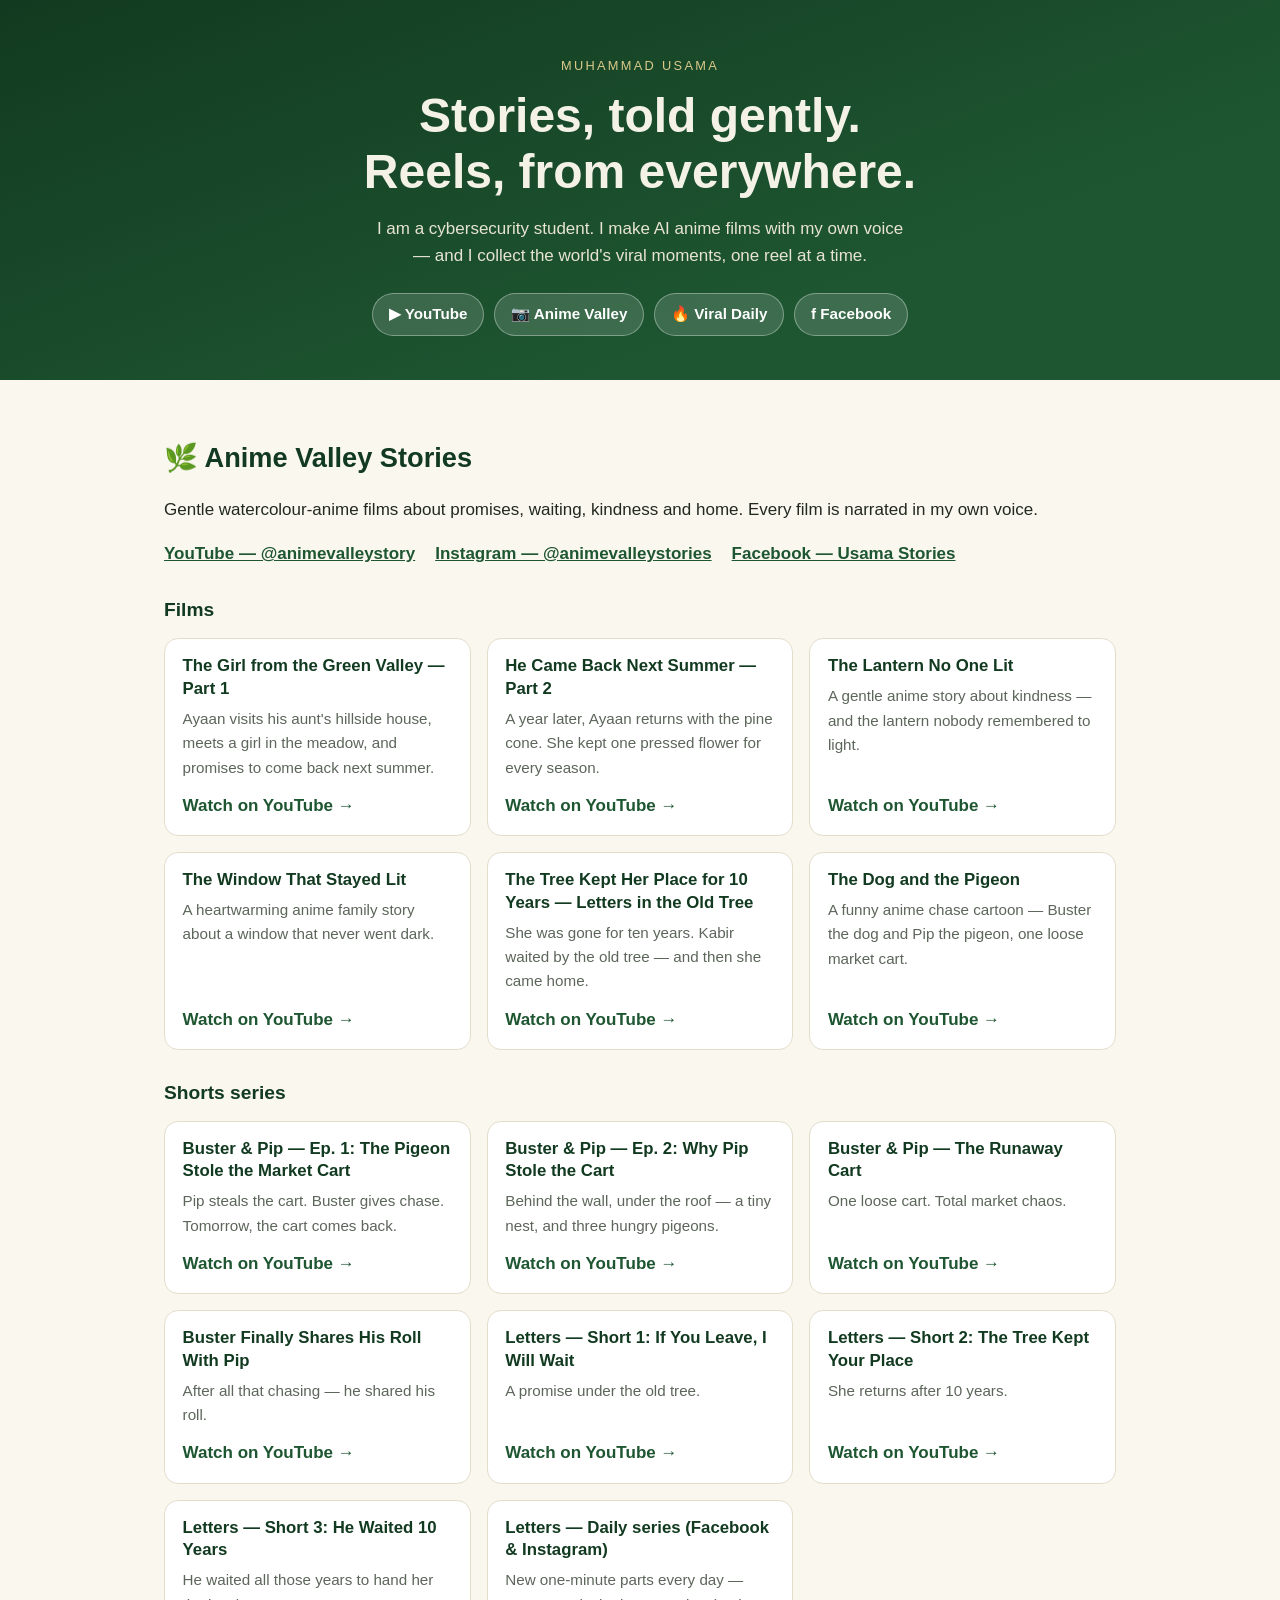
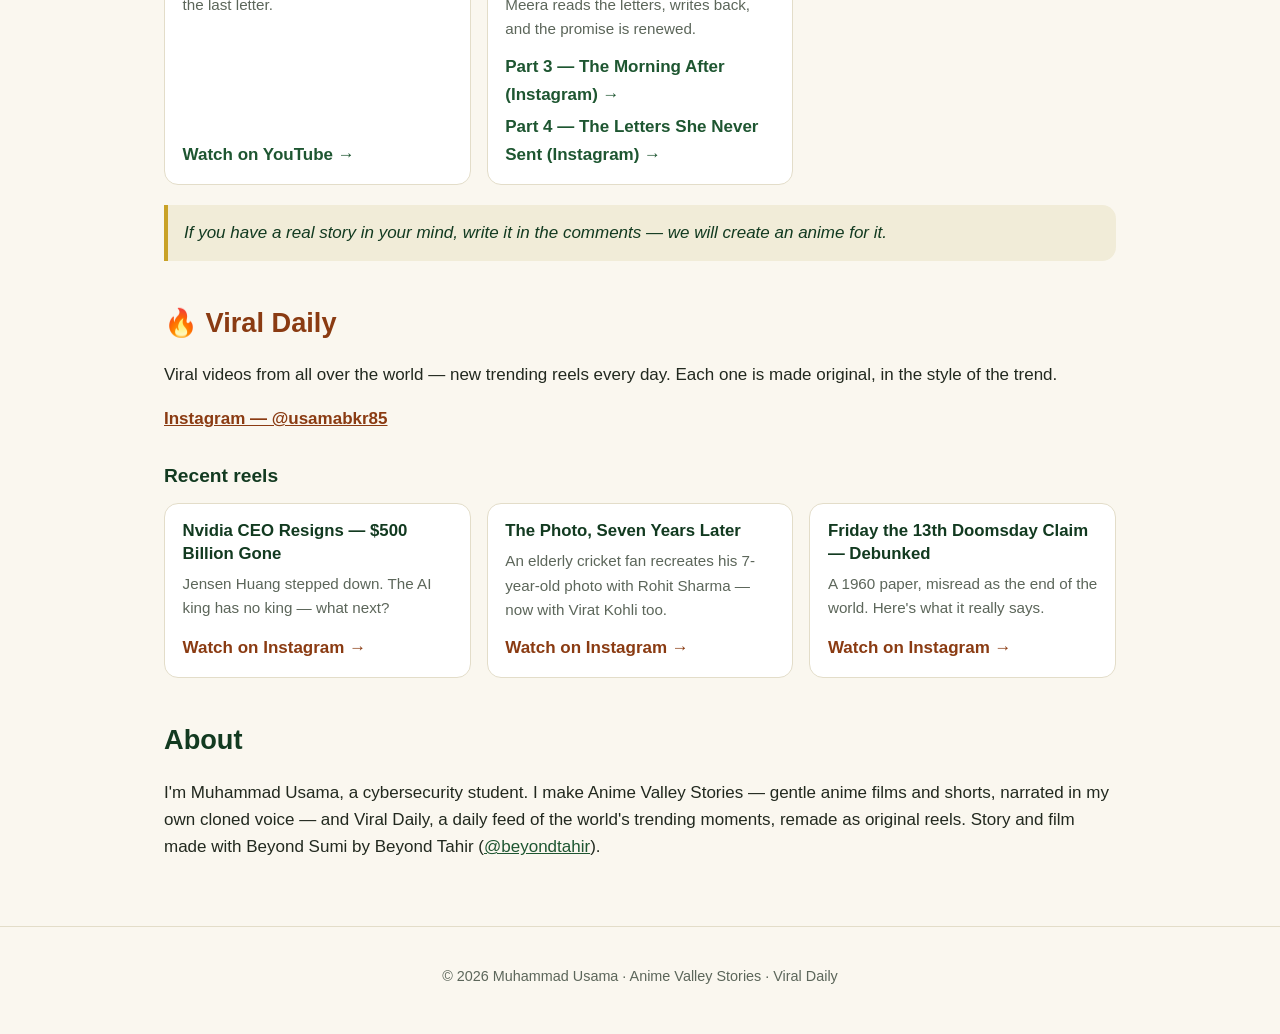
==== index-single-file.html @ 74e354a0 "AEO/SEO/GEO: per-video VideoObject schema, answer-first meta, canonical + geo tags — look unchanged" ====
<!DOCTYPE html>
<html lang="en">
<head>
<meta charset="utf-8">
<meta name="viewport" content="width=device-width, initial-scale=1">
<title>Muhammad Usama — Anime Valley Stories &amp; Viral Daily | AI Anime Films &amp; Viral Reels</title>
<meta name="description" content="Muhammad Usama makes gentle watercolour-anime films (Anime Valley Stories) narrated in his own voice, and Viral Daily trending reels from around the world. Watch the films, shorts and reels here.">
<meta name="keywords" content="Muhammad Usama, Anime Valley Stories, Viral Daily, AI anime films, watercolour anime, anime shorts, viral reels, anime films, trending reels">
<meta name="author" content="Muhammad Usama">
<meta name="robots" content="index, follow, max-image-preview:large">
<meta name="geo.region" content="SA">
<meta name="geo.placename" content="Saudi Arabia">
<link rel="canonical" href="https://muhammadusama96.github.io/my-first/">
<meta property="og:title" content="Muhammad Usama — Anime Valley Stories &amp; Viral Daily | AI Anime Films &amp; Viral Reels">
<meta property="og:description" content="Gentle watercolour-anime films narrated in Muhammad Usama's own voice, plus Viral Daily trending reels from around the world. Watch the films, shorts and reels here.">
<meta property="og:type" content="website">
<meta property="og:url" content="https://muhammadusama96.github.io/my-first/">
<meta property="og:site_name" content="Muhammad Usama — Anime Valley Stories &amp; Viral Daily">
<meta property="og:locale" content="en_US">
<meta name="twitter:card" content="summary_large_image">
<meta name="twitter:title" content="Muhammad Usama — Anime Valley Stories &amp; Viral Daily | AI Anime Films &amp; Viral Reels">
<meta name="twitter:description" content="Gentle watercolour-anime films narrated in Muhammad Usama's own voice, plus Viral Daily trending reels from around the world.">
<style>
/* Anime Valley Stories + Viral Daily — showcase site.
   No frameworks, no tracking, no external assets. System fonts only. */

:root {
  --green: #1e5631;
  --green-dark: #123a20;
  --cream: #faf7ef;
  --paper: #ffffff;
  --ink: #22291f;
  --muted: #5c665a;
  --gold: #c9a227;
  --line: #e3ddc9;
  --radius: 14px;
}

* { box-sizing: border-box; }

body {
  margin: 0;
  background: var(--cream);
  color: var(--ink);
  font-family: -apple-system, BlinkMacSystemFont, "Segoe UI", Roboto, Helvetica, Arial, sans-serif;
  line-height: 1.6;
  font-size: 17px;
}

a { color: var(--green); }
a:hover { color: var(--green-dark); }

.hero {
  background: linear-gradient(160deg, var(--green-dark), var(--green) 70%);
  color: #f4f1e6;
  padding: 3.5rem 1.25rem 2.75rem;
  text-align: center;
}

.eyebrow {
  letter-spacing: .18em;
  text-transform: uppercase;
  font-size: .8rem;
  color: #d9c98a;
  margin: 0 0 .75rem;
}

.hero h1 {
  font-size: clamp(1.9rem, 6vw, 3rem);
  line-height: 1.15;
  margin: 0 0 1rem;
}

.lede {
  max-width: 34rem;
  margin: 0 auto 1.5rem;
  color: #e8e4d2;
}

.socials {
  display: flex;
  flex-wrap: wrap;
  gap: .6rem;
  justify-content: center;
}

.socials a {
  color: #fff;
  background: rgba(255, 255, 255, .14);
  border: 1px solid rgba(255, 255, 255, .35);
  border-radius: 999px;
  padding: .5rem 1rem;
  text-decoration: none;
  font-weight: 600;
  font-size: .95rem;
}

.socials a:hover { background: rgba(255, 255, 255, .28); }

main {
  max-width: 62rem;
  margin: 0 auto;
  padding: 1rem 1.25rem 3rem;
}

section { margin-top: 2.5rem; }

h2 {
  font-size: 1.7rem;
  margin: 0 0 .5rem;
  color: var(--green-dark);
}

h3 {
  font-size: 1.2rem;
  margin: 1.75rem 0 .75rem;
  color: var(--green-dark);
}

.links {
  display: flex;
  flex-wrap: wrap;
  gap: .5rem 1.25rem;
  margin: .75rem 0 1rem;
}

.links a { font-weight: 600; }

.cards {
  display: grid;
  grid-template-columns: repeat(auto-fill, minmax(16rem, 1fr));
  gap: 1rem;
}

.card {
  background: var(--paper);
  border: 1px solid var(--line);
  border-radius: var(--radius);
  padding: 1rem 1.1rem;
  display: flex;
  flex-direction: column;
}

.card h4 {
  margin: 0 0 .4rem;
  font-size: 1.05rem;
  line-height: 1.35;
  color: var(--green-dark);
}

.card p {
  margin: 0 0 .75rem;
  color: var(--muted);
  font-size: .95rem;
  flex: 1;
}

.card a { font-weight: 600; text-decoration: none; }
.card a:hover { text-decoration: underline; }

.card a + a { margin-top: .35rem; }

.note {
  margin-top: 1.25rem;
  padding: .9rem 1rem;
  background: #f1ecd8;
  border-left: 4px solid var(--gold);
  border-radius: 0 var(--radius) var(--radius) 0;
  font-style: italic;
  color: var(--green-dark);
}

#viral-daily h2 { color: #8a3b12; }
#viral-daily a { color: #8a3b12; }

footer {
  text-align: center;
  color: var(--muted);
  font-size: .9rem;
  padding: 1.5rem 1rem 2rem;
  border-top: 1px solid var(--line);
}

@media (max-width: 480px) {
  body { font-size: 16px; }
  .hero { padding: 2.5rem 1rem 2rem; }
}

</style>
<link rel="icon" href="data:image/svg+xml,<svg xmlns='http://www.w3.org/2000/svg' viewBox='0 0 100 100'><text y='.9em' font-size='90'>🌿</text></svg>">
<script type="application/ld+json">
{
  "@context": "https://schema.org",
  "@graph": [
    {
      "@type": "WebSite",
      "@id": "https://muhammadusama96.github.io/my-first/#website",
      "url": "https://muhammadusama96.github.io/my-first/",
      "name": "Muhammad Usama — Anime Valley Stories & Viral Daily",
      "description": "Muhammad Usama makes gentle watercolour-anime films (Anime Valley Stories) narrated in his own voice, and Viral Daily trending reels from around the world. Watch the films, shorts and reels here.",
      "inLanguage": "en",
      "author": { "@id": "https://muhammadusama96.github.io/my-first/#usama" },
      "publisher": { "@id": "https://muhammadusama96.github.io/my-first/#usama" }
    },
    {
      "@type": "ProfilePage",
      "@id": "https://muhammadusama96.github.io/my-first/",
      "url": "https://muhammadusama96.github.io/my-first/",
      "name": "Muhammad Usama — Anime Valley Stories & Viral Daily",
      "description": "Muhammad Usama is a cybersecurity student who makes gentle AI anime films (Anime Valley Stories) narrated in his own voice, and Viral Daily, a daily feed of the world's trending moments remade as original reels.",
      "inLanguage": "en",
      "mainEntity": { "@id": "https://muhammadusama96.github.io/my-first/#usama" },
      "about": { "@id": "https://muhammadusama96.github.io/my-first/#usama" }
    },
    {
      "@type": "Person",
      "@id": "https://muhammadusama96.github.io/my-first/#usama",
      "name": "Muhammad Usama",
      "description": "Muhammad Usama is a cybersecurity student in Saudi Arabia who makes gentle watercolour-anime films (Anime Valley Stories) narrated in his own voice, and Viral Daily trending reels from around the world.",
      "jobTitle": "Cybersecurity student",
      "homeLocation": { "@type": "Place", "address": { "@type": "PostalAddress", "addressCountry": "SA" } },
      "knowsAbout": ["Anime Valley Stories", "Viral Daily", "AI anime films", "watercolour anime", "anime shorts", "viral reels", "cybersecurity"],
      "sameAs": [
        "https://www.youtube.com/@animevalleystory",
        "https://www.instagram.com/animevalleystories/",
        "https://www.instagram.com/usamabkr85/",
        "https://www.facebook.com/profile.php?id=61596287158561"
      ]
    },
    {
      "@type": "ItemList",
      "@id": "https://muhammadusama96.github.io/my-first/#videos",
      "name": "Muhammad Usama — films, shorts and reels",
      "description": "All Anime Valley Stories films and anime shorts, Letters daily parts, and Viral Daily trending reels by Muhammad Usama.",
      "itemListElement": [
        { "@type": "ListItem", "position": 1, "item": { "@id": "https://www.youtube.com/watch?v=iZzU7QHOMxk" } },
        { "@type": "ListItem", "position": 2, "item": { "@id": "https://www.youtube.com/watch?v=B8j_EuwaD6E" } },
        { "@type": "ListItem", "position": 3, "item": { "@id": "https://www.youtube.com/watch?v=4BRkMWeeQzU" } },
        { "@type": "ListItem", "position": 4, "item": { "@id": "https://www.youtube.com/watch?v=NLXP7lNcO2E" } },
        { "@type": "ListItem", "position": 5, "item": { "@id": "https://www.youtube.com/watch?v=bDAf8iQNGNc" } },
        { "@type": "ListItem", "position": 6, "item": { "@id": "https://www.youtube.com/watch?v=2OfKQnBrOow" } },
        { "@type": "ListItem", "position": 7, "item": { "@id": "https://www.youtube.com/shorts/x7pa7Va9A1A" } },
        { "@type": "ListItem", "position": 8, "item": { "@id": "https://www.youtube.com/shorts/SSFZHxCPDXk" } },
        { "@type": "ListItem", "position": 9, "item": { "@id": "https://www.youtube.com/shorts/FwccHXLdJlg" } },
        { "@type": "ListItem", "position": 10, "item": { "@id": "https://youtube.com/shorts/85s8kG2wkew" } },
        { "@type": "ListItem", "position": 11, "item": { "@id": "https://www.youtube.com/shorts/y0sPazlRlxA" } },
        { "@type": "ListItem", "position": 12, "item": { "@id": "https://www.youtube.com/shorts/lzcP3WKed_A" } },
        { "@type": "ListItem", "position": 13, "item": { "@id": "https://www.youtube.com/shorts/bk6OXCufJbw" } },
        { "@type": "ListItem", "position": 14, "item": { "@id": "https://www.instagram.com/reel/Dfm7x97DxlY/" } },
        { "@type": "ListItem", "position": 15, "item": { "@id": "https://www.instagram.com/reel/DfqHnNkj9Wy/" } },
        { "@type": "ListItem", "position": 16, "item": { "@id": "https://www.instagram.com/p/DfqYr5tCQxP/" } },
        { "@type": "ListItem", "position": 17, "item": { "@id": "https://www.instagram.com/p/DfqdnhAi8Mr/" } },
        { "@type": "ListItem", "position": 18, "item": { "@id": "https://www.instagram.com/p/DfqrIVqCj8R/" } }
      ]
    },
    {
      "@type": "VideoObject",
      "@id": "https://www.youtube.com/watch?v=iZzU7QHOMxk",
      "name": "The Girl from the Green Valley — Part 1",
      "description": "A gentle watercolour-anime film: Ayaan visits his aunt's hillside house, meets a girl in the meadow, and promises to come back next summer. Part 1 of Anime Valley Stories, narrated in Muhammad Usama's own voice.",
      "contentUrl": "https://www.youtube.com/watch?v=iZzU7QHOMxk",
      "embedUrl": "https://www.youtube.com/embed/iZzU7QHOMxk",
      "thumbnailUrl": "https://i.ytimg.com/vi/iZzU7QHOMxk/hqdefault.jpg",
      "uploadDate": "2026-11-03",
      "duration": "PT5M",
      "inLanguage": "en",
      "genre": ["Anime", "Animation", "Drama"],
      "author": { "@id": "https://muhammadusama96.github.io/my-first/#usama" },
      "isPartOf": { "@id": "https://muhammadusama96.github.io/my-first/#website" }
    },
    {
      "@type": "VideoObject",
      "@id": "https://www.youtube.com/watch?v=B8j_EuwaD6E",
      "name": "He Came Back Next Summer — Part 2",
      "description": "A gentle watercolour-anime film: a year later, Ayaan returns with the pine cone. She kept one pressed flower for every season. Part 2 of The Girl from the Green Valley, narrated in Muhammad Usama's own voice.",
      "contentUrl": "https://www.youtube.com/watch?v=B8j_EuwaD6E",
      "embedUrl": "https://www.youtube.com/embed/B8j_EuwaD6E",
      "thumbnailUrl": "https://i.ytimg.com/vi/B8j_EuwaD6E/hqdefault.jpg",
      "uploadDate": "2026-11-10",
      "duration": "PT5M11S",
      "inLanguage": "en",
      "genre": ["Anime", "Animation", "Drama"],
      "author": { "@id": "https://muhammadusama96.github.io/my-first/#usama" },
      "isPartOf": { "@id": "https://muhammadusama96.github.io/my-first/#website" }
    },
    {
      "@type": "VideoObject",
      "@id": "https://www.youtube.com/watch?v=4BRkMWeeQzU",
      "name": "The Lantern No One Lit",
      "description": "A gentle anime story about kindness — and the lantern nobody remembered to light. An Anime Valley Stories film narrated in Muhammad Usama's own voice.",
      "contentUrl": "https://www.youtube.com/watch?v=4BRkMWeeQzU",
      "embedUrl": "https://www.youtube.com/embed/4BRkMWeeQzU",
      "thumbnailUrl": "https://i.ytimg.com/vi/4BRkMWeeQzU/hqdefault.jpg",
      "uploadDate": "2026-11-08",
      "duration": "PT5M",
      "inLanguage": "en",
      "genre": ["Anime", "Animation", "Drama"],
      "author": { "@id": "https://muhammadusama96.github.io/my-first/#usama" },
      "isPartOf": { "@id": "https://muhammadusama96.github.io/my-first/#website" }
    },
    {
      "@type": "VideoObject",
      "@id": "https://www.youtube.com/watch?v=NLXP7lNcO2E",
      "name": "The Window That Stayed Lit",
      "description": "A heartwarming anime family story about a window that never went dark. An Anime Valley Stories film narrated in Muhammad Usama's own voice.",
      "contentUrl": "https://www.youtube.com/watch?v=NLXP7lNcO2E",
      "embedUrl": "https://www.youtube.com/embed/NLXP7lNcO2E",
      "thumbnailUrl": "https://i.ytimg.com/vi/NLXP7lNcO2E/hqdefault.jpg",
      "uploadDate": "2026-11-03",
      "duration": "PT5M",
      "inLanguage": "en",
      "genre": ["Anime", "Animation", "Family"],
      "author": { "@id": "https://muhammadusama96.github.io/my-first/#usama" },
      "isPartOf": { "@id": "https://muhammadusama96.github.io/my-first/#website" }
    },
    {
      "@type": "VideoObject",
      "@id": "https://www.youtube.com/watch?v=bDAf8iQNGNc",
      "name": "The Tree Kept Her Place for 10 Years — Letters in the Old Tree",
      "description": "She was gone for ten years. Kabir waited by the old tree — and then she came home. Letters in the Old Tree, a gentle watercolour-anime film narrated in Muhammad Usama's own voice.",
      "contentUrl": "https://www.youtube.com/watch?v=bDAf8iQNGNc",
      "embedUrl": "https://www.youtube.com/embed/bDAf8iQNGNc",
      "thumbnailUrl": "https://i.ytimg.com/vi/bDAf8iQNGNc/hqdefault.jpg",
      "uploadDate": "2026-11-08",
      "duration": "PT5M",
      "inLanguage": "en",
      "genre": ["Anime", "Animation", "Drama"],
      "author": { "@id": "https://muhammadusama96.github.io/my-first/#usama" },
      "isPartOf": { "@id": "https://muhammadusama96.github.io/my-first/#website" }
    },
    {
      "@type": "VideoObject",
      "@id": "https://www.youtube.com/watch?v=2OfKQnBrOow",
      "name": "The Dog and the Pigeon",
      "description": "A funny anime chase cartoon — Buster the dog and Pip the pigeon, one loose market cart. An Anime Valley Stories film narrated in Muhammad Usama's own voice.",
      "contentUrl": "https://www.youtube.com/watch?v=2OfKQnBrOow",
      "embedUrl": "https://www.youtube.com/embed/2OfKQnBrOow",
      "thumbnailUrl": "https://i.ytimg.com/vi/2OfKQnBrOow/hqdefault.jpg",
      "uploadDate": "2026-11-03",
      "duration": "PT5M",
      "inLanguage": "en",
      "genre": ["Anime", "Animation", "Comedy"],
      "author": { "@id": "https://muhammadusama96.github.io/my-first/#usama" },
      "isPartOf": { "@id": "https://muhammadusama96.github.io/my-first/#website" }
    },
    {
      "@type": "VideoObject",
      "@id": "https://www.youtube.com/shorts/x7pa7Va9A1A",
      "name": "Buster & Pip — Ep. 1: The Pigeon Stole the Market Cart",
      "description": "Pip steals the cart. Buster gives chase. Tomorrow, the cart comes back. Buster & Pip Ep. 1, an Anime Valley Stories anime short.",
      "contentUrl": "https://www.youtube.com/shorts/x7pa7Va9A1A",
      "embedUrl": "https://www.youtube.com/embed/x7pa7Va9A1A",
      "thumbnailUrl": "https://i.ytimg.com/vi/x7pa7Va9A1A/hqdefault.jpg",
      "uploadDate": "2026-11-09",
      "duration": "PT48S",
      "inLanguage": "en",
      "genre": ["Anime", "Animation", "Comedy"],
      "author": { "@id": "https://muhammadusama96.github.io/my-first/#usama" },
      "isPartOf": { "@id": "https://muhammadusama96.github.io/my-first/#website" }
    },
    {
      "@type": "VideoObject",
      "@id": "https://www.youtube.com/shorts/SSFZHxCPDXk",
      "name": "Buster & Pip — Ep. 2: Why Pip Stole the Cart",
      "description": "Behind the wall, under the roof — a tiny nest, and three hungry pigeons. Buster & Pip Ep. 2 explains why Pip stole the cart.",
      "contentUrl": "https://www.youtube.com/shorts/SSFZHxCPDXk",
      "embedUrl": "https://www.youtube.com/embed/SSFZHxCPDXk",
      "thumbnailUrl": "https://i.ytimg.com/vi/SSFZHxCPDXk/hqdefault.jpg",
      "uploadDate": "2026-11-11",
      "inLanguage": "en",
      "genre": ["Anime", "Animation", "Comedy"],
      "author": { "@id": "https://muhammadusama96.github.io/my-first/#usama" },
      "isPartOf": { "@id": "https://muhammadusama96.github.io/my-first/#website" }
    },
    {
      "@type": "VideoObject",
      "@id": "https://www.youtube.com/shorts/FwccHXLdJlg",
      "name": "Buster & Pip — The Runaway Cart",
      "description": "One loose cart. Total market chaos. A Buster & Pip anime short from Anime Valley Stories.",
      "contentUrl": "https://www.youtube.com/shorts/FwccHXLdJlg",
      "embedUrl": "https://www.youtube.com/embed/FwccHXLdJlg",
      "thumbnailUrl": "https://i.ytimg.com/vi/FwccHXLdJlg/hqdefault.jpg",
      "inLanguage": "en",
      "genre": ["Anime", "Animation", "Comedy"],
      "author": { "@id": "https://muhammadusama96.github.io/my-first/#usama" },
      "isPartOf": { "@id": "https://muhammadusama96.github.io/my-first/#website" }
    },
    {
      "@type": "VideoObject",
      "@id": "https://youtube.com/shorts/85s8kG2wkew",
      "name": "Buster Finally Shares His Roll With Pip",
      "description": "After all that chasing — he shared his roll. A Buster & Pip anime short from Anime Valley Stories.",
      "contentUrl": "https://youtube.com/shorts/85s8kG2wkew",
      "embedUrl": "https://www.youtube.com/embed/85s8kG2wkew",
      "thumbnailUrl": "https://i.ytimg.com/vi/85s8kG2wkew/hqdefault.jpg",
      "inLanguage": "en",
      "genre": ["Anime", "Animation", "Comedy"],
      "author": { "@id": "https://muhammadusama96.github.io/my-first/#usama" },
      "isPartOf": { "@id": "https://muhammadusama96.github.io/my-first/#website" }
    },
    {
      "@type": "VideoObject",
      "@id": "https://www.youtube.com/shorts/y0sPazlRlxA",
      "name": "Letters — Short 1: If You Leave, I Will Wait",
      "description": "A promise under the old tree. Letters Short 1 from Anime Valley Stories: if you leave, I will wait.",
      "contentUrl": "https://www.youtube.com/shorts/y0sPazlRlxA",
      "embedUrl": "https://www.youtube.com/embed/y0sPazlRlxA",
      "thumbnailUrl": "https://i.ytimg.com/vi/y0sPazlRlxA/hqdefault.jpg",
      "inLanguage": "en",
      "genre": ["Anime", "Animation", "Drama"],
      "author": { "@id": "https://muhammadusama96.github.io/my-first/#usama" },
      "isPartOf": { "@id": "https://muhammadusama96.github.io/my-first/#website" }
    },
    {
      "@type": "VideoObject",
      "@id": "https://www.youtube.com/shorts/lzcP3WKed_A",
      "name": "Letters — Short 2: The Tree Kept Your Place",
      "description": "She returns after 10 years. Letters Short 2 from Anime Valley Stories: the tree kept your place.",
      "contentUrl": "https://www.youtube.com/shorts/lzcP3WKed_A",
      "embedUrl": "https://www.youtube.com/embed/lzcP3WKed_A",
      "thumbnailUrl": "https://i.ytimg.com/vi/lzcP3WKed_A/hqdefault.jpg",
      "inLanguage": "en",
      "genre": ["Anime", "Animation", "Drama"],
      "author": { "@id": "https://muhammadusama96.github.io/my-first/#usama" },
      "isPartOf": { "@id": "https://muhammadusama96.github.io/my-first/#website" }
    },
    {
      "@type": "VideoObject",
      "@id": "https://www.youtube.com/shorts/bk6OXCufJbw",
      "name": "Letters — Short 3: He Waited 10 Years",
      "description": "He waited all those years to hand her the last letter. Letters Short 3 from Anime Valley Stories.",
      "contentUrl": "https://www.youtube.com/shorts/bk6OXCufJbw",
      "embedUrl": "https://www.youtube.com/embed/bk6OXCufJbw",
      "thumbnailUrl": "https://i.ytimg.com/vi/bk6OXCufJbw/hqdefault.jpg",
      "uploadDate": "2026-11-10",
      "duration": "PT52S",
      "inLanguage": "en",
      "genre": ["Anime", "Animation", "Drama"],
      "author": { "@id": "https://muhammadusama96.github.io/my-first/#usama" },
      "isPartOf": { "@id": "https://muhammadusama96.github.io/my-first/#website" }
    },
    {
      "@type": "VideoObject",
      "@id": "https://www.instagram.com/reel/Dfm7x97DxlY/",
      "name": "Letters — Part 3: The Morning After",
      "description": "New one-minute parts every day — Meera reads the letters, writes back, and the promise is renewed. Letters Daily Part 3: The Morning After, from Anime Valley Stories.",
      "contentUrl": "https://www.instagram.com/reel/Dfm7x97DxlY/",
      "uploadDate": "2026-11-11",
      "duration": "PT1M1S",
      "inLanguage": "en",
      "genre": ["Anime", "Animation", "Drama"],
      "author": { "@id": "https://muhammadusama96.github.io/my-first/#usama" },
      "isPartOf": { "@id": "https://muhammadusama96.github.io/my-first/#website" }
    },
    {
      "@type": "VideoObject",
      "@id": "https://www.instagram.com/reel/DfqHnNkj9Wy/",
      "name": "Letters — Part 4: The Letters She Never Sent",
      "description": "New one-minute parts every day — Meera reads the letters, writes back, and the promise is renewed. Letters Daily Part 4: The Letters She Never Sent, from Anime Valley Stories.",
      "contentUrl": "https://www.instagram.com/reel/DfqHnNkj9Wy/",
      "uploadDate": "2026-11-13",
      "duration": "PT1M1S",
      "inLanguage": "en",
      "genre": ["Anime", "Animation", "Drama"],
      "author": { "@id": "https://muhammadusama96.github.io/my-first/#usama" },
      "isPartOf": { "@id": "https://muhammadusama96.github.io/my-first/#website" }
    },
    {
      "@type": "VideoObject",
      "@id": "https://www.instagram.com/p/DfqYr5tCQxP/",
      "name": "Nvidia CEO Resigns — $500 Billion Gone",
      "description": "Jensen Huang stepped down. The AI king has no king — what next? A Viral Daily trending reel, remade as an original video.",
      "contentUrl": "https://www.instagram.com/p/DfqYr5tCQxP/",
      "uploadDate": "2026-11-13",
      "duration": "PT40S",
      "inLanguage": "en",
      "genre": ["News", "Technology"],
      "author": { "@id": "https://muhammadusama96.github.io/my-first/#usama" },
      "isPartOf": { "@id": "https://muhammadusama96.github.io/my-first/#website" }
    },
    {
      "@type": "VideoObject",
      "@id": "https://www.instagram.com/p/DfqdnhAi8Mr/",
      "name": "The Photo, Seven Years Later",
      "description": "An elderly cricket fan recreates his 7-year-old photo with Rohit Sharma — now with Virat Kohli too. A Viral Daily trending reel, remade as an original video.",
      "contentUrl": "https://www.instagram.com/p/DfqdnhAi8Mr/",
      "uploadDate": "2026-11-13",
      "inLanguage": "en",
      "genre": ["Sports", "Feel-good"],
      "author": { "@id": "https://muhammadusama96.github.io/my-first/#usama" },
      "isPartOf": { "@id": "https://muhammadusama96.github.io/my-first/#website" }
    },
    {
      "@type": "VideoObject",
      "@id": "https://www.instagram.com/p/DfqrIVqCj8R/",
      "name": "Friday the 13th Doomsday Claim — Debunked",
      "description": "A 1960 paper, misread as the end of the world. Here's what it really says. A Viral Daily trending reel debunking the Friday the 13th doomsday claim.",
      "contentUrl": "https://www.instagram.com/p/DfqrIVqCj8R/",
      "uploadDate": "2026-11-13",
      "inLanguage": "en",
      "genre": ["News", "Explainer"],
      "author": { "@id": "https://muhammadusama96.github.io/my-first/#usama" },
      "isPartOf": { "@id": "https://muhammadusama96.github.io/my-first/#website" }
    }
  ]
}
</script>
</head>
<body>
<header class="hero">
  <p class="eyebrow">Muhammad Usama</p>
  <h1>Stories, told gently.<br>Reels, from everywhere.</h1>
  <p class="lede">I am a cybersecurity student. I make AI anime films with my own voice — and I collect the world's viral moments, one reel at a time.</p>
  <nav class="socials" aria-label="Profiles">
    <a href="https://www.youtube.com/@animevalleystory" target="_blank" rel="me noopener">▶ YouTube</a>
    <a href="https://www.instagram.com/animevalleystories/" target="_blank" rel="me noopener">📷 Anime Valley</a>
    <a href="https://www.instagram.com/usamabkr85/" target="_blank" rel="me noopener">🔥 Viral Daily</a>
    <a href="https://www.facebook.com/profile.php?id=61596287158561" target="_blank" rel="me noopener">f Facebook</a>
  </nav>
</header>

<main>
  <section id="anime-valley" aria-labelledby="av-title">
    <h2 id="av-title">🌿 Anime Valley Stories</h2>
    <p>Gentle watercolour-anime films about promises, waiting, kindness and home. Every film is narrated in my own voice.</p>
    <div class="links">
      <a href="https://www.youtube.com/@animevalleystory" target="_blank" rel="me noopener">YouTube — @animevalleystory</a>
      <a href="https://www.instagram.com/animevalleystories/" target="_blank" rel="me noopener">Instagram — @animevalleystories</a>
      <a href="https://www.facebook.com/profile.php?id=61596287158561" target="_blank" rel="me noopener">Facebook — Usama Stories</a>
    </div>

    <h3>Films</h3>
    <div class="cards">
      <article class="card">
        <h4>The Girl from the Green Valley — Part 1</h4>
        <p>Ayaan visits his aunt's hillside house, meets a girl in the meadow, and promises to come back next summer.</p>
        <a href="https://www.youtube.com/watch?v=iZzU7QHOMxk" target="_blank" rel="noopener">Watch on YouTube →</a>
      </article>
      <article class="card">
        <h4>He Came Back Next Summer — Part 2</h4>
        <p>A year later, Ayaan returns with the pine cone. She kept one pressed flower for every season.</p>
        <a href="https://www.youtube.com/watch?v=B8j_EuwaD6E" target="_blank" rel="noopener">Watch on YouTube →</a>
      </article>
      <article class="card">
        <h4>The Lantern No One Lit</h4>
        <p>A gentle anime story about kindness — and the lantern nobody remembered to light.</p>
        <a href="https://www.youtube.com/watch?v=4BRkMWeeQzU" target="_blank" rel="noopener">Watch on YouTube →</a>
      </article>
      <article class="card">
        <h4>The Window That Stayed Lit</h4>
        <p>A heartwarming anime family story about a window that never went dark.</p>
        <a href="https://www.youtube.com/watch?v=NLXP7lNcO2E" target="_blank" rel="noopener">Watch on YouTube →</a>
      </article>
      <article class="card">
        <h4>The Tree Kept Her Place for 10 Years — Letters in the Old Tree</h4>
        <p>She was gone for ten years. Kabir waited by the old tree — and then she came home.</p>
        <a href="https://www.youtube.com/watch?v=bDAf8iQNGNc" target="_blank" rel="noopener">Watch on YouTube →</a>
      </article>
      <article class="card">
        <h4>The Dog and the Pigeon</h4>
        <p>A funny anime chase cartoon — Buster the dog and Pip the pigeon, one loose market cart.</p>
        <a href="https://www.youtube.com/watch?v=2OfKQnBrOow" target="_blank" rel="noopener">Watch on YouTube →</a>
      </article>
    </div>

    <h3>Shorts series</h3>
    <div class="cards">
      <article class="card">
        <h4>Buster &amp; Pip — Ep. 1: The Pigeon Stole the Market Cart</h4>
        <p>Pip steals the cart. Buster gives chase. Tomorrow, the cart comes back.</p>
        <a href="https://www.youtube.com/shorts/x7pa7Va9A1A" target="_blank" rel="noopener">Watch on YouTube →</a>
      </article>
      <article class="card">
        <h4>Buster &amp; Pip — Ep. 2: Why Pip Stole the Cart</h4>
        <p>Behind the wall, under the roof — a tiny nest, and three hungry pigeons.</p>
        <a href="https://www.youtube.com/shorts/SSFZHxCPDXk" target="_blank" rel="noopener">Watch on YouTube →</a>
      </article>
      <article class="card">
        <h4>Buster &amp; Pip — The Runaway Cart</h4>
        <p>One loose cart. Total market chaos.</p>
        <a href="https://www.youtube.com/shorts/FwccHXLdJlg" target="_blank" rel="noopener">Watch on YouTube →</a>
      </article>
      <article class="card">
        <h4>Buster Finally Shares His Roll With Pip</h4>
        <p>After all that chasing — he shared his roll.</p>
        <a href="https://youtube.com/shorts/85s8kG2wkew" target="_blank" rel="noopener">Watch on YouTube →</a>
      </article>
      <article class="card">
        <h4>Letters — Short 1: If You Leave, I Will Wait</h4>
        <p>A promise under the old tree.</p>
        <a href="https://www.youtube.com/shorts/y0sPazlRlxA" target="_blank" rel="noopener">Watch on YouTube →</a>
      </article>
      <article class="card">
        <h4>Letters — Short 2: The Tree Kept Your Place</h4>
        <p>She returns after 10 years.</p>
        <a href="https://www.youtube.com/shorts/lzcP3WKed_A" target="_blank" rel="noopener">Watch on YouTube →</a>
      </article>
      <article class="card">
        <h4>Letters — Short 3: He Waited 10 Years</h4>
        <p>He waited all those years to hand her the last letter.</p>
        <a href="https://www.youtube.com/shorts/bk6OXCufJbw" target="_blank" rel="noopener">Watch on YouTube →</a>
      </article>
      <article class="card">
        <h4>Letters — Daily series (Facebook &amp; Instagram)</h4>
        <p>New one-minute parts every day — Meera reads the letters, writes back, and the promise is renewed.</p>
        <a href="https://www.instagram.com/reel/Dfm7x97DxlY/" target="_blank" rel="noopener">Part 3 — The Morning After (Instagram) →</a>
        <a href="https://www.instagram.com/reel/DfqHnNkj9Wy/" target="_blank" rel="noopener">Part 4 — The Letters She Never Sent (Instagram) →</a>
      </article>
    </div>
    <p class="note">If you have a real story in your mind, write it in the comments — we will create an anime for it.</p>
  </section>

  <section id="viral-daily" aria-labelledby="vd-title">
    <h2 id="vd-title">🔥 Viral Daily</h2>
    <p>Viral videos from all over the world — new trending reels every day. Each one is made original, in the style of the trend.</p>
    <div class="links">
      <a href="https://www.instagram.com/usamabkr85/" target="_blank" rel="me noopener">Instagram — @usamabkr85</a>
    </div>
    <h3>Recent reels</h3>
    <div class="cards">
      <article class="card">
        <h4>Nvidia CEO Resigns — $500 Billion Gone</h4>
        <p>Jensen Huang stepped down. The AI king has no king — what next?</p>
        <a href="https://www.instagram.com/p/DfqYr5tCQxP/" target="_blank" rel="noopener">Watch on Instagram →</a>
      </article>
      <article class="card">
        <h4>The Photo, Seven Years Later</h4>
        <p>An elderly cricket fan recreates his 7-year-old photo with Rohit Sharma — now with Virat Kohli too.</p>
        <a href="https://www.instagram.com/p/DfqdnhAi8Mr/" target="_blank" rel="noopener">Watch on Instagram →</a>
      </article>
      <article class="card">
        <h4>Friday the 13th Doomsday Claim — Debunked</h4>
        <p>A 1960 paper, misread as the end of the world. Here's what it really says.</p>
        <a href="https://www.instagram.com/p/DfqrIVqCj8R/" target="_blank" rel="noopener">Watch on Instagram →</a>
      </article>
    </div>
  </section>

  <section id="about" aria-labelledby="about-title">
    <h2 id="about-title">About</h2>
    <p>I'm Muhammad Usama, a cybersecurity student. I make Anime Valley Stories — gentle anime films and shorts, narrated in my own cloned voice — and Viral Daily, a daily feed of the world's trending moments, remade as original reels. Story and film made with Beyond Sumi by Beyond Tahir (<a href="https://www.youtube.com/@beyondtahir" target="_blank" rel="noopener">@beyondtahir</a>).</p>
  </section>
</main>

<footer>
  <p>© 2026 Muhammad Usama · Anime Valley Stories · Viral Daily</p>
</footer>
</body>
</html>
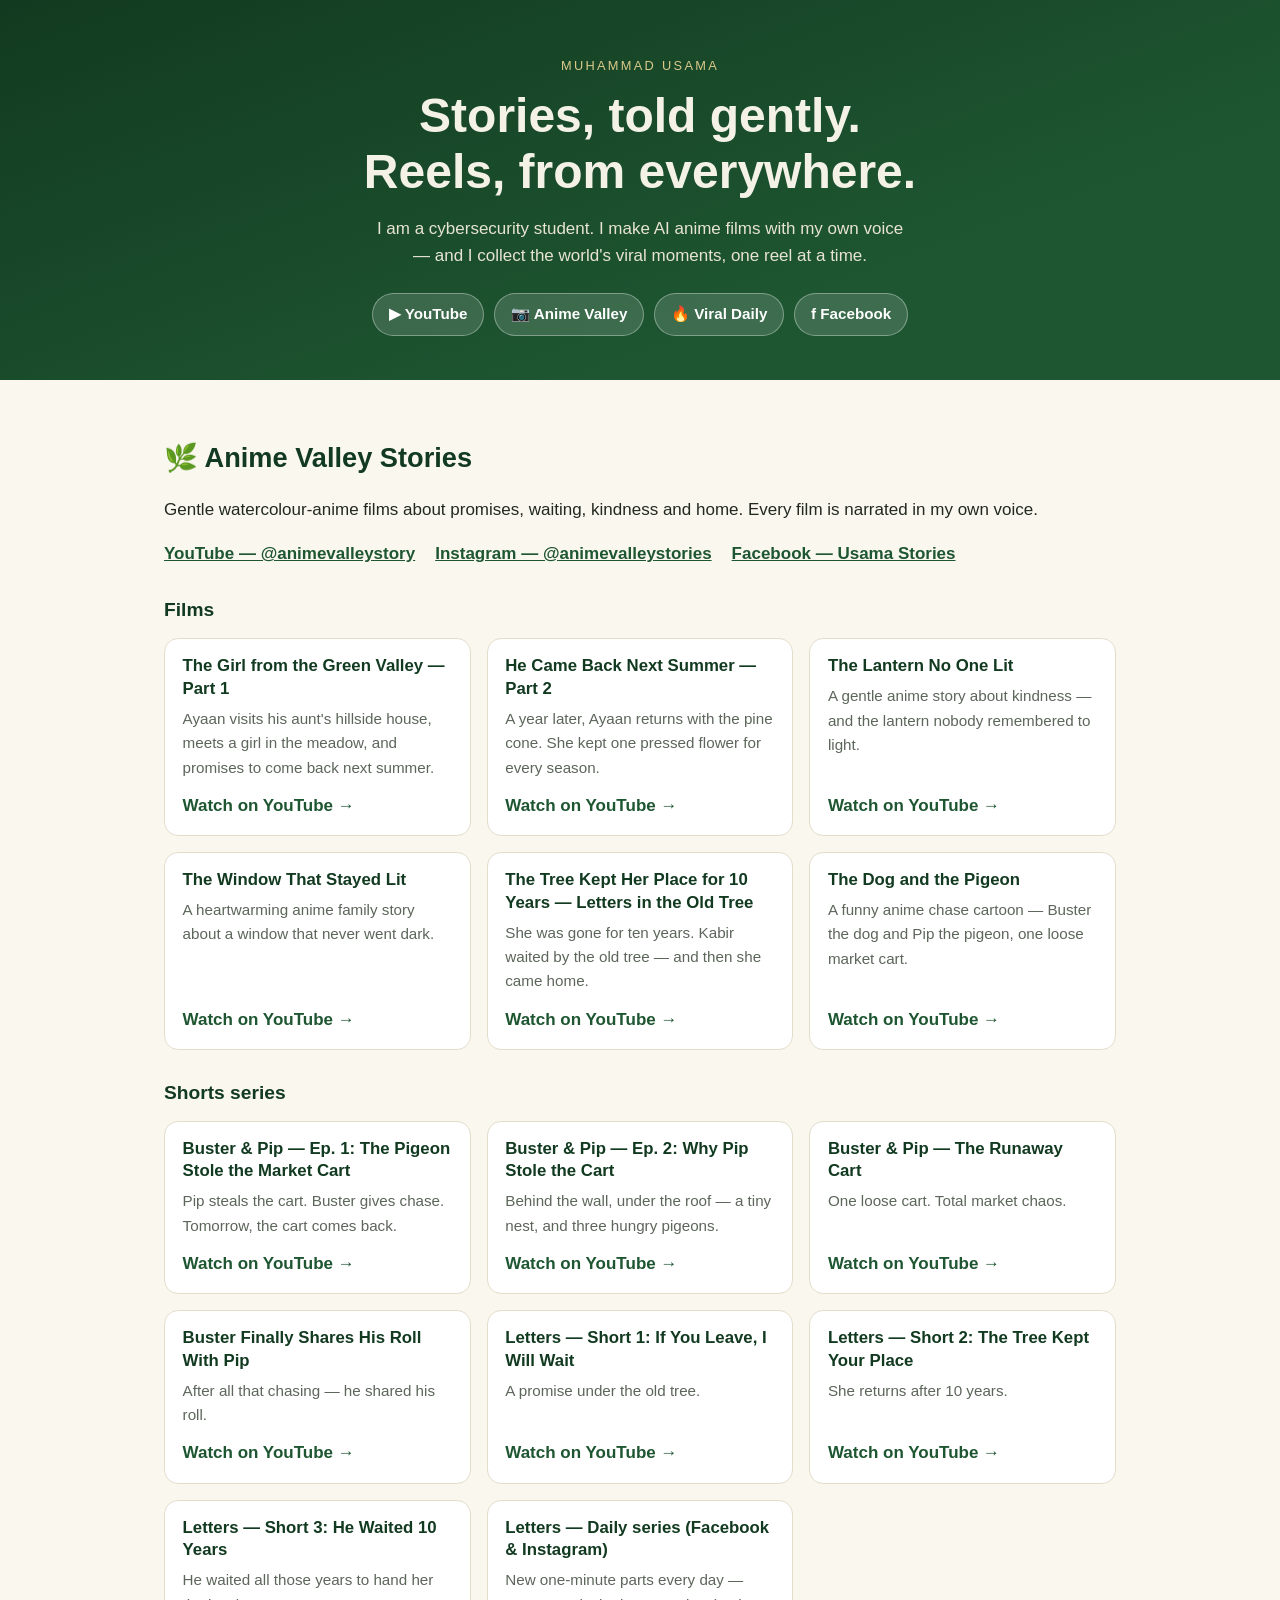
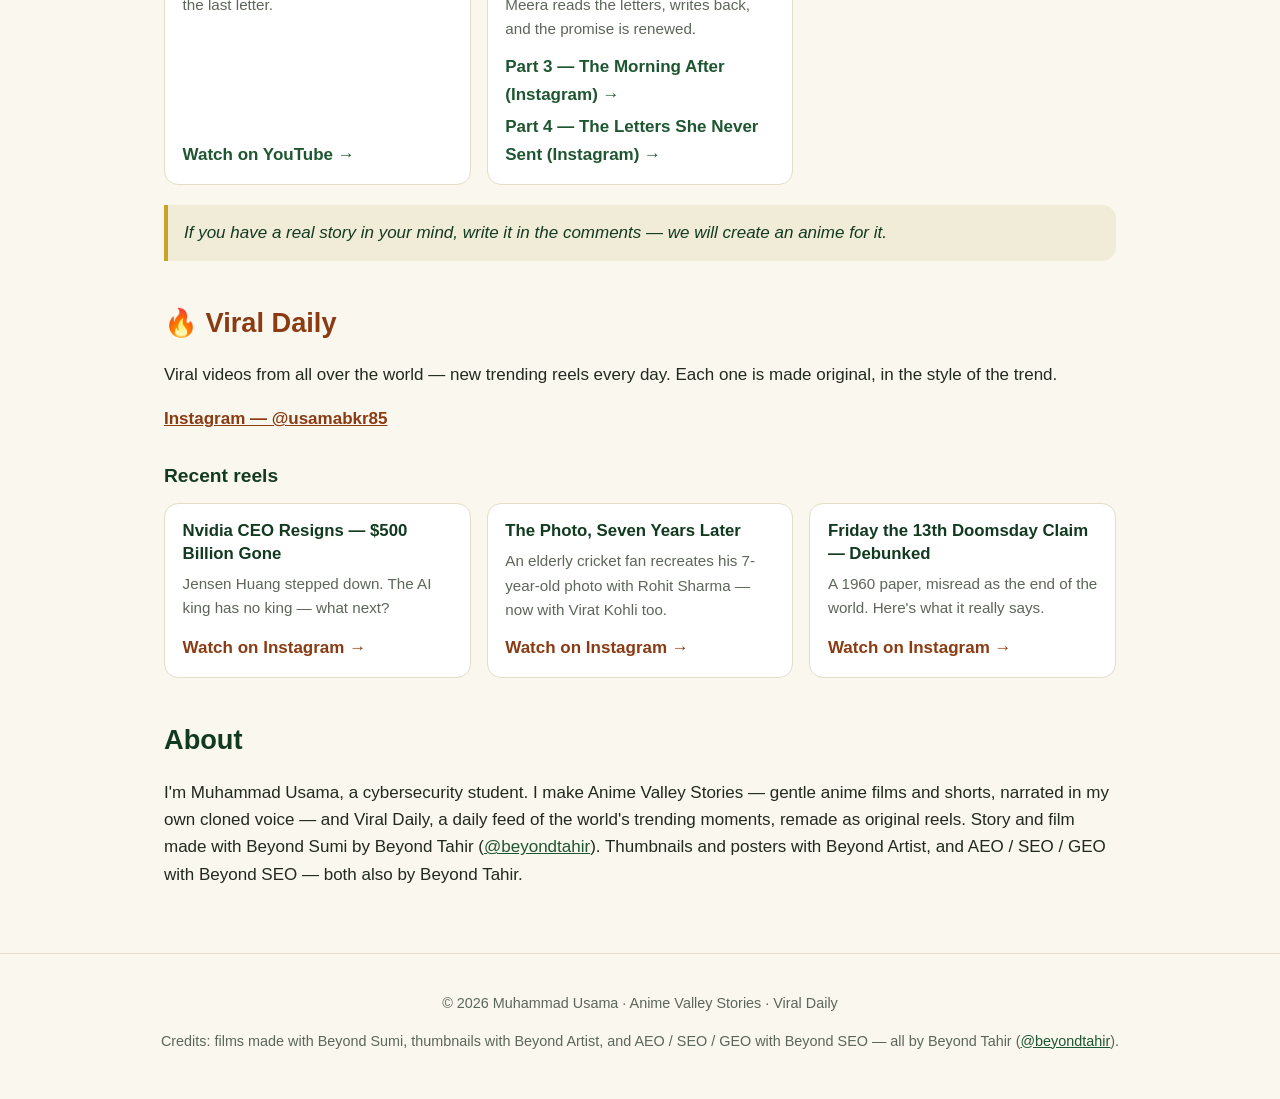
==== commit 2a65f6fb: "Update index-single-file.html with expanded Beyond Tahir credit" ====
--- a/index-single-file.html
+++ b/index-single-file.html
@@ -638,12 +638,13 @@
 
   <section id="about" aria-labelledby="about-title">
     <h2 id="about-title">About</h2>
-    <p>I'm Muhammad Usama, a cybersecurity student. I make Anime Valley Stories — gentle anime films and shorts, narrated in my own cloned voice — and Viral Daily, a daily feed of the world's trending moments, remade as original reels. Story and film made with Beyond Sumi by Beyond Tahir (<a href="https://www.youtube.com/@beyondtahir" target="_blank" rel="noopener">@beyondtahir</a>).</p>
+    <p>I'm Muhammad Usama, a cybersecurity student. I make Anime Valley Stories — gentle anime films and shorts, narrated in my own cloned voice — and Viral Daily, a daily feed of the world's trending moments, remade as original reels. Story and film made with Beyond Sumi by Beyond Tahir (<a href="https://www.youtube.com/@beyondtahir" target="_blank" rel="noopener">@beyondtahir</a>). Thumbnails and posters with Beyond Artist, and AEO / SEO / GEO with Beyond SEO — both also by Beyond Tahir.</p>
   </section>
 </main>
 
 <footer>
   <p>© 2026 Muhammad Usama · Anime Valley Stories · Viral Daily</p>
+  <p>Credits: films made with Beyond Sumi, thumbnails with Beyond Artist, and AEO / SEO / GEO with Beyond SEO — all by Beyond Tahir (<a href="https://www.youtube.com/@beyondtahir" target="_blank" rel="noopener">@beyondtahir</a>).</p>
 </footer>
 </body>
 </html>
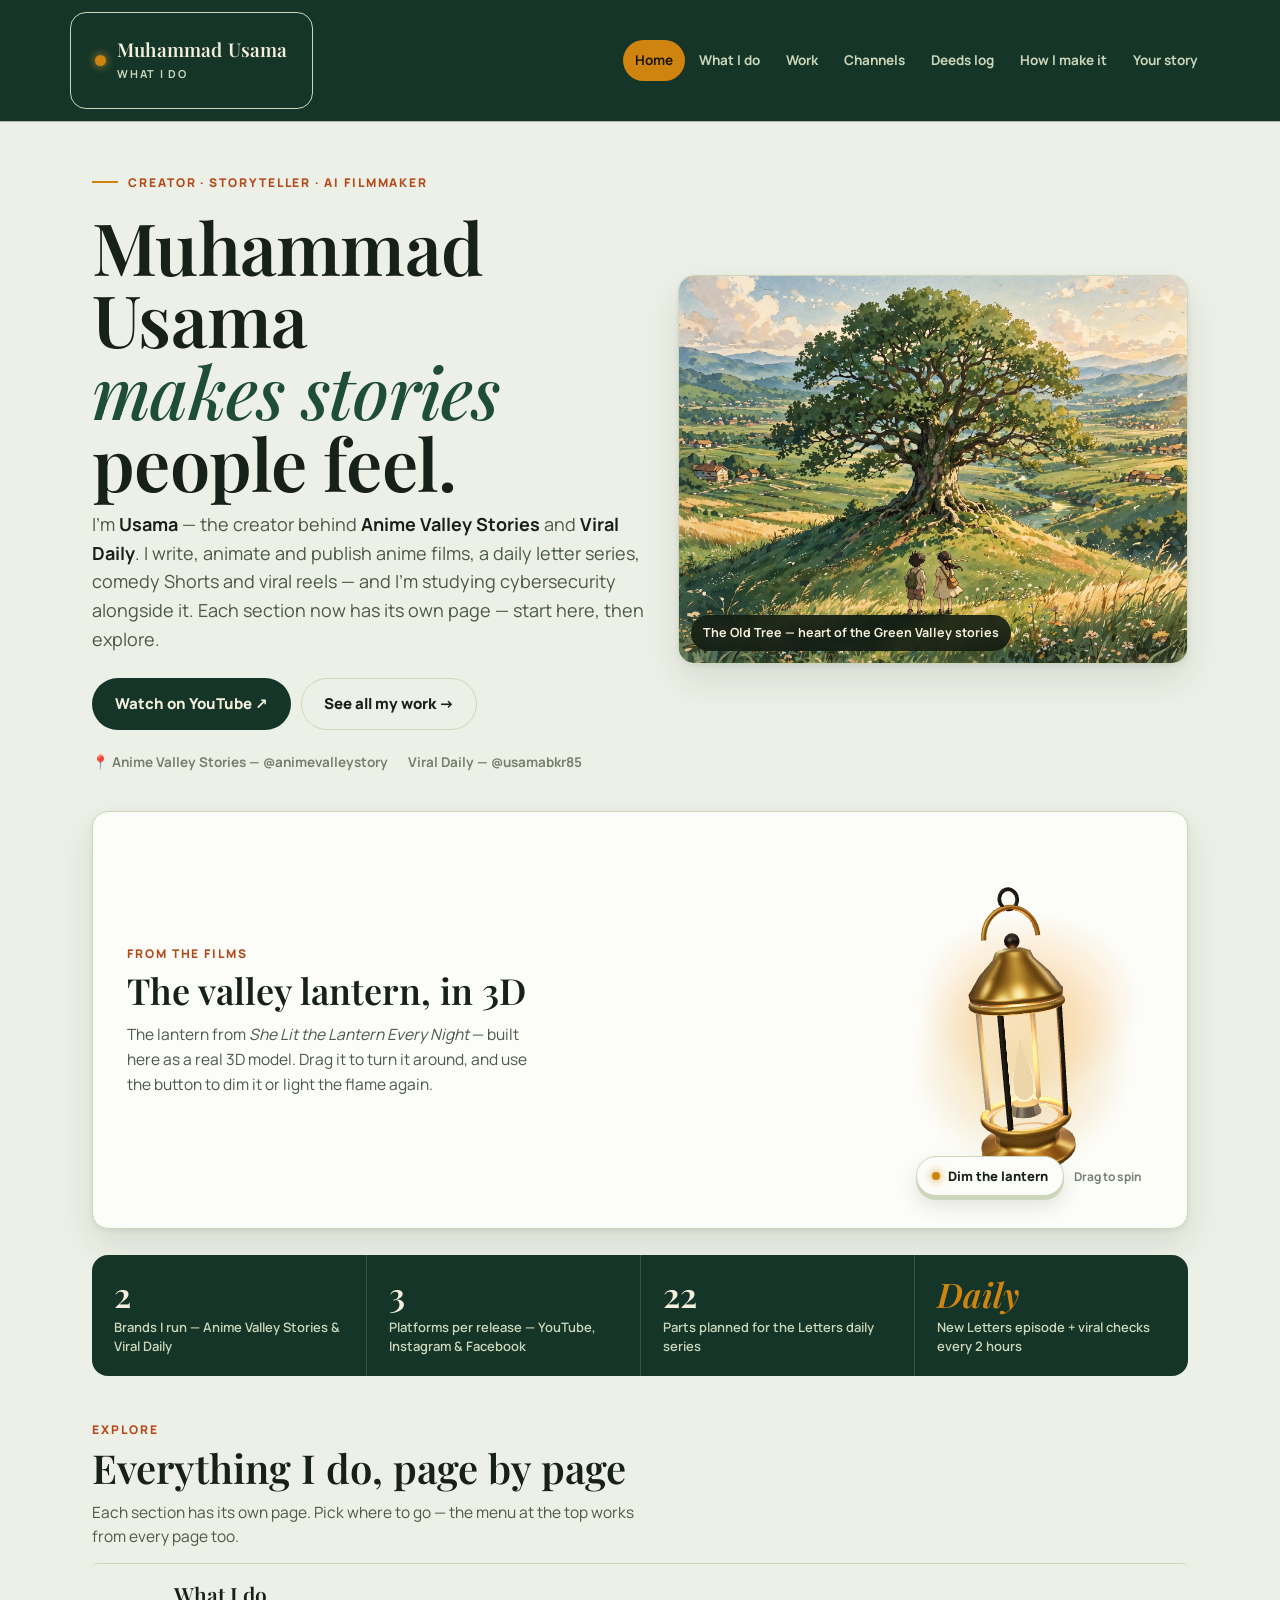
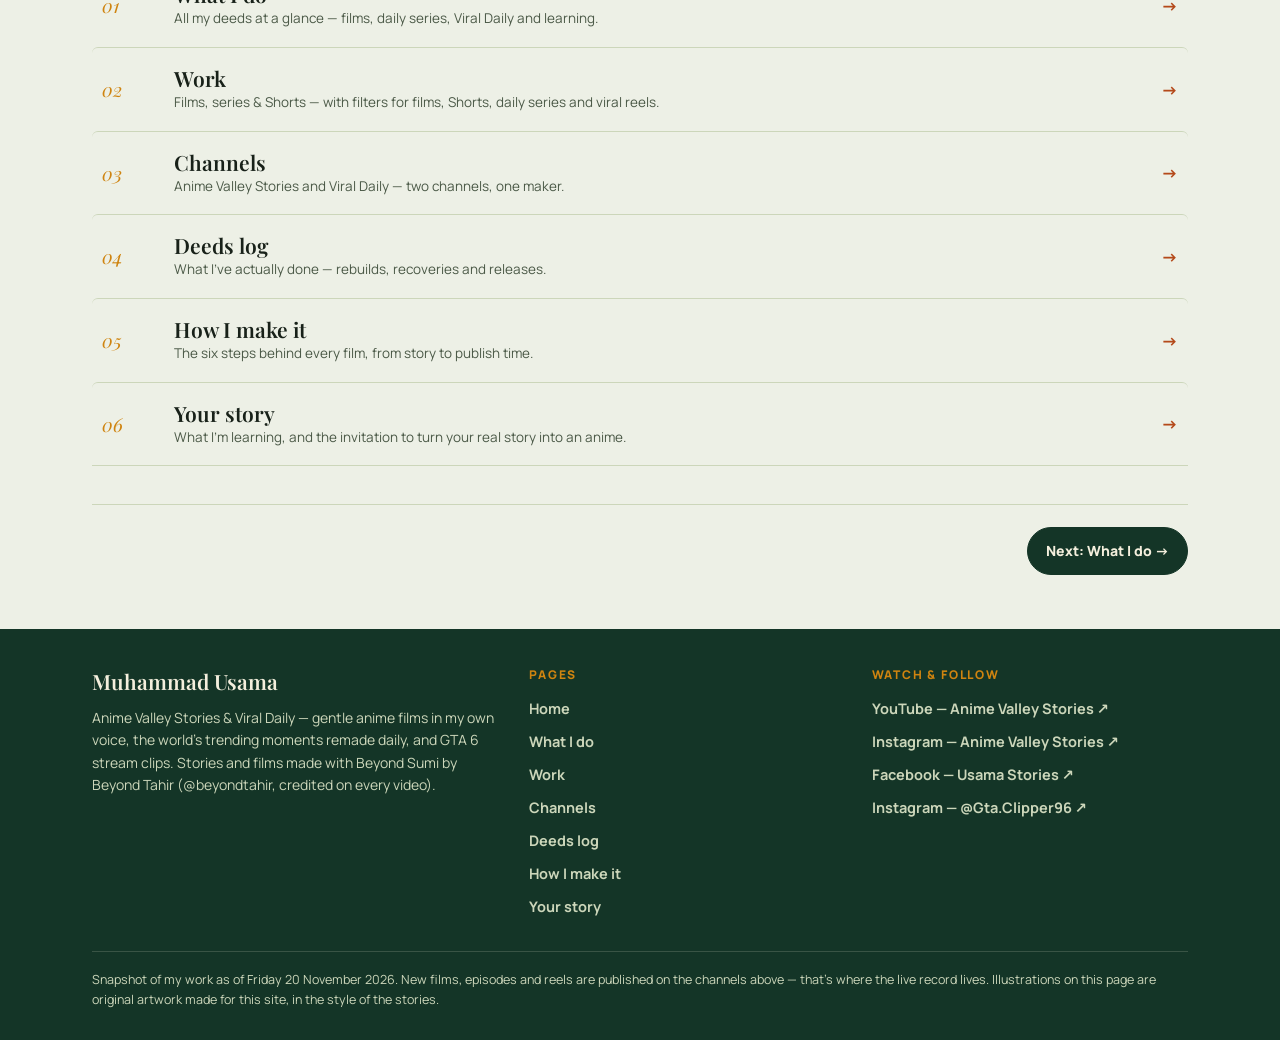
==== commit 73888b65: "Rebuild: 7-page site with 3D lantern + latest films, shorts and GTA clips" ====
--- a/index-single-file.html
+++ b/index-single-file.html
@@ -1,193 +1,283 @@
-<!DOCTYPE html>
+<!doctype html>
 <html lang="en">
 <head>
-<meta charset="utf-8">
-<meta name="viewport" content="width=device-width, initial-scale=1">
+<meta charset="utf-8" />
+<meta name="viewport" content="width=device-width, initial-scale=1, viewport-fit=cover" />
+<meta name="color-scheme" content="light dark" />
+<link rel="icon" href="data:," />
 <title>Muhammad Usama — Anime Valley Stories &amp; Viral Daily | AI Anime Films &amp; Viral Reels</title>
 <meta name="description" content="Muhammad Usama makes gentle watercolour-anime films (Anime Valley Stories) narrated in his own voice, and Viral Daily trending reels from around the world. Watch the films, shorts and reels here.">
+<meta name="author" content="Muhammad Usama" />
 <meta name="keywords" content="Muhammad Usama, Anime Valley Stories, Viral Daily, AI anime films, watercolour anime, anime shorts, viral reels, anime films, trending reels">
-<meta name="author" content="Muhammad Usama">
 <meta name="robots" content="index, follow, max-image-preview:large">
 <meta name="geo.region" content="SA">
 <meta name="geo.placename" content="Saudi Arabia">
 <link rel="canonical" href="https://muhammadusama96.github.io/my-first/">
-<meta property="og:title" content="Muhammad Usama — Anime Valley Stories &amp; Viral Daily | AI Anime Films &amp; Viral Reels">
-<meta property="og:description" content="Gentle watercolour-anime films narrated in Muhammad Usama's own voice, plus Viral Daily trending reels from around the world. Watch the films, shorts and reels here.">
-<meta property="og:type" content="website">
+<meta name="theme-color" content="#143527" />
+<meta property="og:type" content="website" />
 <meta property="og:url" content="https://muhammadusama96.github.io/my-first/">
 <meta property="og:site_name" content="Muhammad Usama — Anime Valley Stories &amp; Viral Daily">
 <meta property="og:locale" content="en_US">
+<meta property="og:title" content="Muhammad Usama — Anime Valley Stories &amp; Viral Daily | AI Anime Films &amp; Viral Reels">
+<meta property="og:description" content="Gentle watercolour-anime films narrated in Muhammad Usama's own voice, plus Viral Daily trending reels from around the world. Watch the films, shorts and reels here.">
+<meta property="og:image" content="[data-uri]